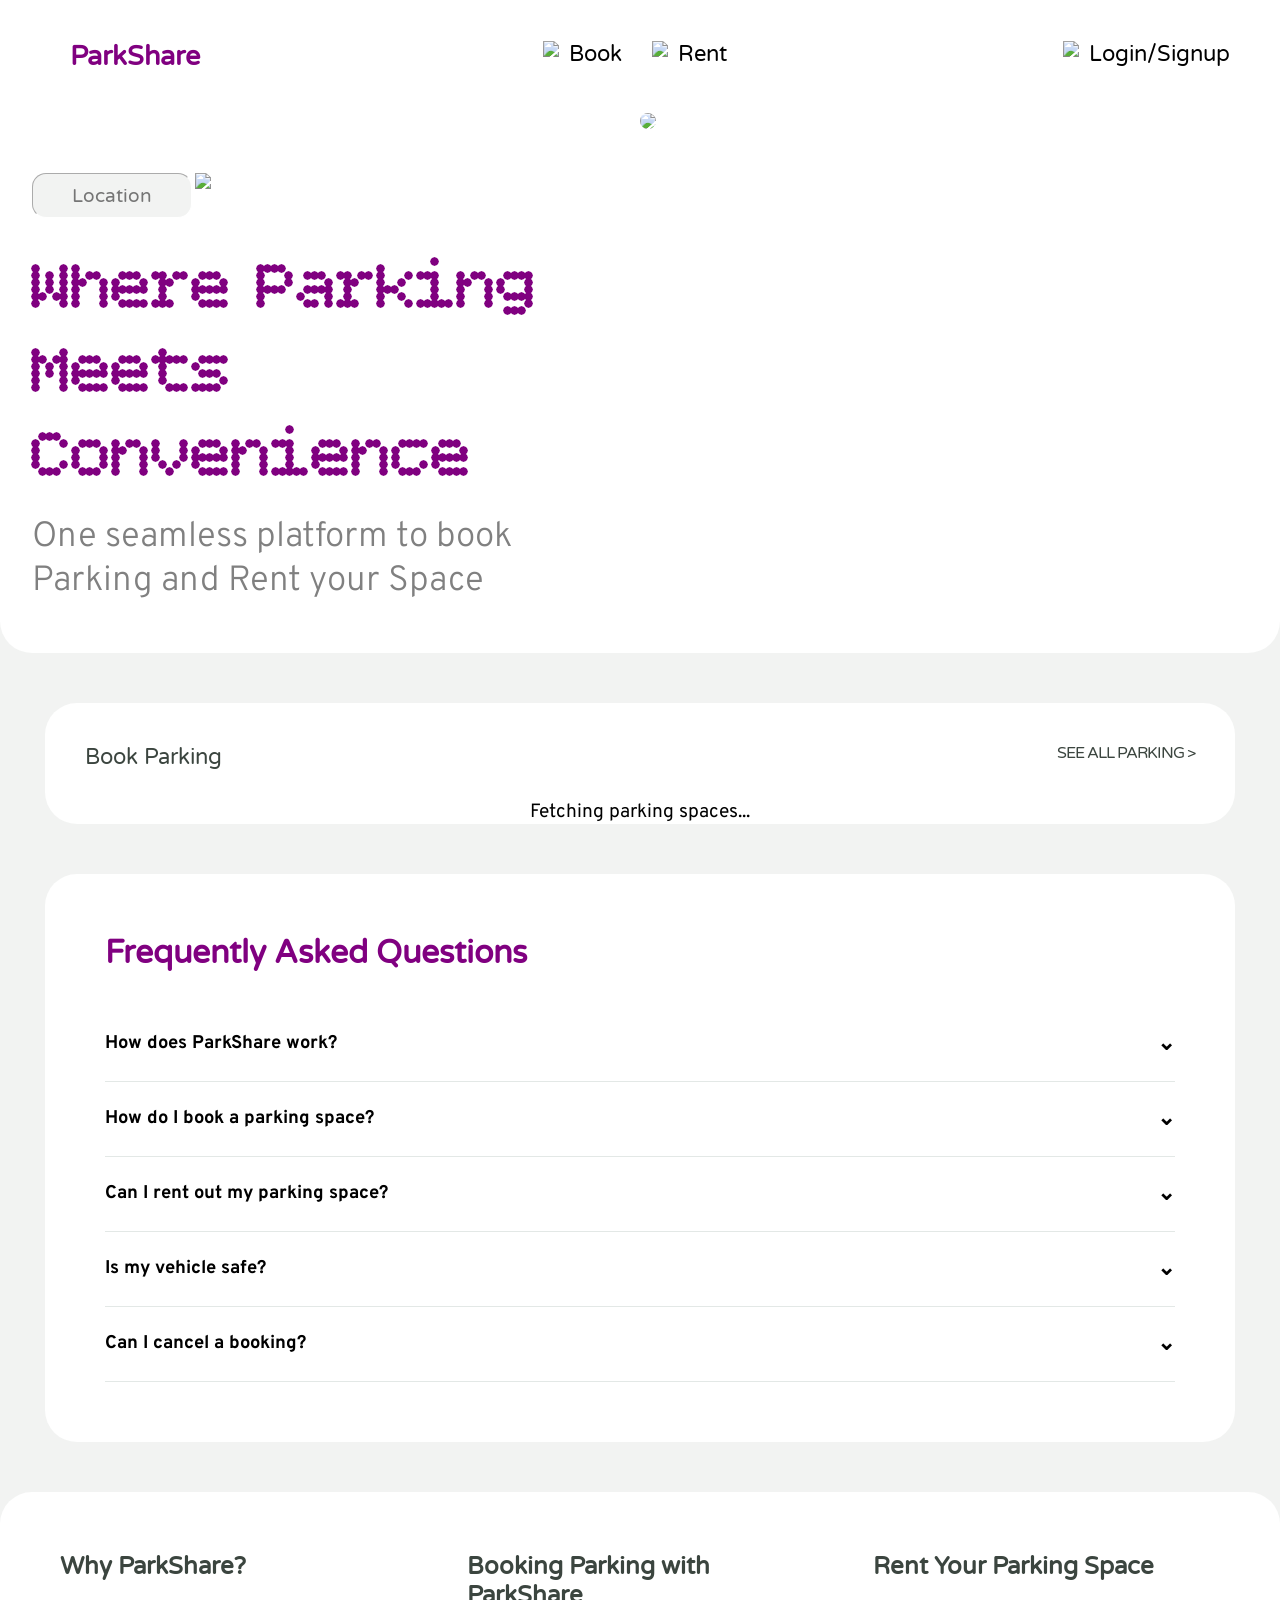
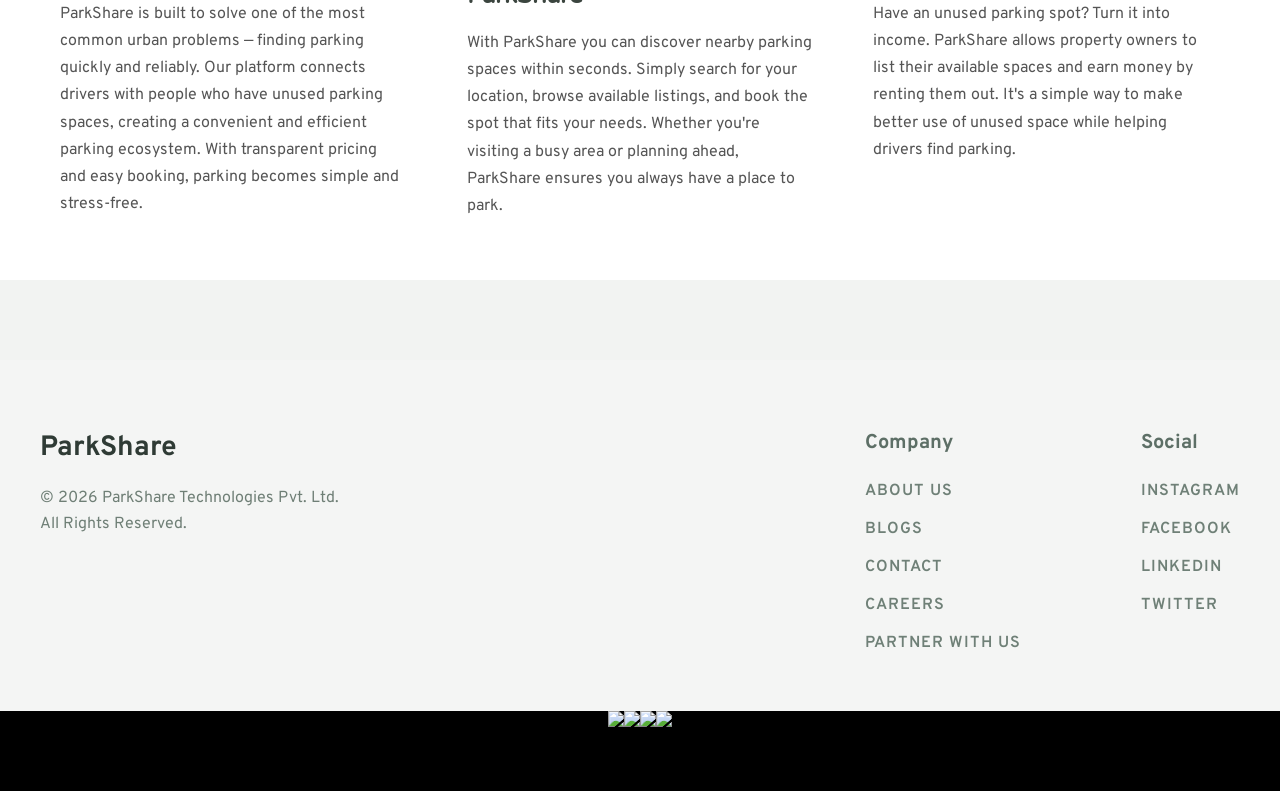
==== index.html @ a5706366 "Add files via upload" ====
<!DOCTYPE html>
<html lang="en">
<head>
<script src="https://cdn.jsdelivr.net/npm/@supabase/supabase-js@2"></script>

<link rel="preconnect" href="https://fonts.googleapis.com">
<link rel="preconnect" href="https://fonts.gstatic.com" crossorigin>
<link href="https://fonts.googleapis.com/css2?family=Arimo:ital,wght@0,400..700;1,400..700&family=Bitcount+Single:wght@100..900&family=Bungee&family=Overpass:ital,wght@0,100..900;1,100..900&family=Varela+Round&display=swap" rel="stylesheet">
    <meta charset="UTF-8">
    <meta name="viewport" content="width=device-width, initial-scale=1.0">

    <title>ParkShare</title>

    <link rel="icon" href = "logo." type = "image/x-icon">

    <link rel="stylesheet" href="style.css">


    <style>
        header { 
            text-align: center; 
            padding: 50px 0; 
            background: #ffffff; 
            border-radius: 15px; 
            box-shadow: 0 2px 4px rgba(0,0,0,0.1); 
            margin-bottom: 30px; 
        }
        h1 { 
            margin: 0; 
            color: purple; 
            font-size: 2.5rem; 
        }
        
        #listings {
            display: grid;
            grid-template-columns: repeat(auto-fill, minmax(300px, 1fr));
            gap: 25px;
            max-width: 1200px;
            margin: 0 auto;
        }

        .card { background: white; border-radius: 12px; overflow: hidden; box-shadow: 0 4px 12px rgba(0,0,0,0.08); transition: 0.3s; margin-bottom: 50px;}
        .card:hover { transform: translateY(-5px); }
        .card img { width: 100%; height: 200px; object-fit: cover; background-color: #eee; }
        .card-content { padding: 20px; }
        .tag { background: #ecfdf5; color: #059669; padding: 4px 10px; border-radius: 20px; font-size: 0.75rem; font-weight: bold; text-transform: uppercase; }
        .renter { font-size: 1.1rem; margin: 10px 0 5px 0; font-weight: 600; }
        .price { font-size: 1.4rem; color:purple; font-weight: 800; margin-top: 15px; }
        .loading { text-align: center; font-size: 1.2rem; grid-column: 1 / -1; }
    </style>


<style>

*{
    padding:0;
    margin:0;
    box-sizing:border-box;
    font-family:'Overpass',sans-serif;
}

body{
    background:#F2F3F2;
}




/* PAGE TITLE */

.list{
    max-width:1200px;
    margin:auto;
}

.listings_heading{
    font-size:2rem;
    margin:40px 0;
    color:#333;
}


/* GRID */

#listings{
    display:grid;
    grid-template-columns:repeat(3,1fr);
    gap:28px;
}


/* CARD */

.card{
    background:white;
    border-radius:18px;
    padding:18px;
    box-shadow:0 8px 25px rgba(0,0,0,0.06);
    transition:0.25s ease;

    opacity:0;
    transform:translateY(30px);
    animation:cardReveal 0.9s ease forwards;
}

@keyframes cardReveal{
    to{
        opacity:1;
        transform:translateY(0);
    }
}

.card:hover{
    transform:translateY(-6px);
    box-shadow:0 14px 35px rgba(0,0,0,0.12);
}


/* CARD HEADER */

.card-header{
    display:flex;
    align-items:center;
    gap:12px;
}

.avatar{
    width:42px;
    height:42px;
    border-radius:50%;
    object-fit:cover;
}

.vehicle{
    font-size:0.85rem;
    color:#777;
}

.renter{
    font-weight:600;
}


/* IMAGE */

.card img.space{
    width:100%;
    height:150px;
    object-fit:cover;
    border-radius:12px;
    margin-top:12px;
}


/* DETAILS */

.location{
    font-size:0.9rem;
    color:#666;
    margin-top:10px;
}

.price{
    margin-top:14px;
    font-weight:700;
    font-size:1.25rem;
    color:purple;
}

.loading{
    grid-column:1/-1;
    text-align:center;
    font-size:1.2rem;
}



.footer{
    background:#f4f5f4;
    margin-top:80px;
    padding-top:70px;
    padding-bottom: 40px;
}

.footer-container{
    max-width:1200px;
    margin:auto;
    display:flex;
    justify-content:space-between;
    align-items:flex-start;
}


/* LEFT SIDE */

.footer-logo{
    font-size:28px;
    font-weight:700;
    color:#2f3b35;
    margin-bottom:20px;
}

.copyright{
    color:#6f7f76;
    line-height:1.6;
    font-size:16px;
}


/* RIGHT SIDE */

.footer-links{
    display:flex;
    gap:120px;
}

.footer-column{
    display:flex;
    flex-direction:column;
}

.footer-column h3{
    font-size:20px;
    margin-bottom:25px;
    color:#5d6f66;
}

.footer-column a{
    text-decoration:none;
    color:#6f8077;
    font-weight:600;
    margin-bottom:18px;
    letter-spacing:1px;
    transition:0.2s;
}

.footer-column a:hover{
    color:black;
}
</style>
</head>
<body>
    <div id="search-overlay" class="search-overlay hidden">
        <div id="search-region" class="search-region">
            <input type="text" placeholder="Location" id="auto-search-input" class = "input-location-bar">
            <div id="results-list"></div>
        </div>
    </div>
    <!-- HEADING OF PARKSHARE -->
    <div class = "heading">
        <!-- <img src="logo.png" class="logo"> -->

        <div class = "logo"><a href="index.html">ParkShare</a></div>

        <div class ="booking_renting">
            <div class = "bookOption"><img src = "images/booking.png" class = "image_br"><a href="listing.html">Book</a></div>
            <div class = "rentOption"> <img src = "images/rent.png" class = "image_br"><a href="Form.html">Rent</a> </div>
        </div>

        <div class="login">
            <img src = "images/profile.png" class = "image_br" ><a href="#">Login/Signup</a>
        </div>
    </div>



    <!-- Opening Page of ParkShare -->
    <div class ="first_page">
        <!-- <div class="location"><input type="text" placeholder="Location"></div> -->

        <div class = "location" id="search-bar"> 
                <input type="text" placeholder="Location" class = "input_location">
                <img src="images/location_icon.png" class = "location_icon">

                <h1 class = "qoute">Where Parking Meets Convenience </h1>
                <p class = "working">One seamless platform to book Parking and Rent your Space </p>
        </div>
        
        <div class="cool"><img src="images/bg.png" class= "bg"></div>
    </div>










    <!-- Booking Page -->
    <div class = "booking_page">
        <div class = "book_parking" style="padding-bottom: 30px;">
            <h1 class = "book_text">Book Parking</h1>
            <a href = "listing.html">SEE ALL PARKING ></a>
        </div>

        
        <div id="listings">
            <p class="loading">Fetching parking spaces...</p>
        </div>

        <script>
            const SUPABASE_URL = 'https://wbtzkgpkcigqaecdjlbn.supabase.co';
            const SUPABASE_KEY = 'eyJhbGciOiJIUzI1NiIsInR5cCI6IkpXVCJ9.eyJpc3MiOiJzdXBhYmFzZSIsInJlZiI6IndidHprZ3BrY2lncWFlY2RqbGJuIiwicm9sZSI6ImFub24iLCJpYXQiOjE3NjY2NDk2MTgsImV4cCI6MjA4MjIyNTYxOH0.4ZZO81-Uwdvjjvd_GR-aNyqrgT15XOJhSMAzp8LsPv8';
            
            const _supabase = supabase.createClient(SUPABASE_URL, SUPABASE_KEY);

            async function loadSpaces() {
                const listDiv = document.getElementById('listings');

                const { data, error } = await _supabase.from('parking_spaces').select('*');

                if (error) {
                    console.error("Error:", error);
                    listDiv.innerHTML = `<p>Error connecting: ${error.message}</p>`;
                    return;
                }

                listDiv.innerHTML = '';

                data.slice(0, 3).forEach(item => {
                    const card = `
                        <div class="card">
                            <img src="${item.image}" alt="Parking Space">
                            <div class="card-content">
                                <p class="tag">${item.vehicle_type}</p>
                                <h3 class="renter">${item.renter_name}'s Space</h3>
                                <p class="price">₹${item.rate}
                                    <span style="font-size: 0.8rem; font-weight: normal; color: #666;">
                                        /hour
                                    </span>
                                </p>
                            </div>
                        </div>
                    `;
                    listDiv.innerHTML += card;
                });
            }

            loadSpaces();
        </script>
    </div>










<!-- FAQS SECTION  -->
<div class="faq_section">

    <h2 class="faq_title">Frequently Asked Questions</h2>

    <div class="faq_list">

        <div class="faq_item">
            <button class="faq_question">
                <span>How does ParkShare work?</span>
                <span class="faq_icon">⌄</span>
            </button>
            <div class="faq_answer">
                ParkShare connects drivers with people who have unused parking spaces. 
                Simply search for a location, choose an available space, and book it instantly.
            </div>
        </div>

        <div class="faq_item">
            <button class="faq_question">
                <span>How do I book a parking space?</span>
                <span class="faq_icon">⌄</span>
            </button>
            <div class="faq_answer">
                Enter a location, browse available spaces, select the one that fits your needs, 
                and confirm your booking through the platform.
            </div>
        </div>

        <div class="faq_item">
            <button class="faq_question">
                <span>Can I rent out my parking space?</span>
                <span class="faq_icon">⌄</span>
            </button>
            <div class="faq_answer">
                Yes. If you have unused parking space, you can list it on ParkShare 
                and earn money whenever someone books it.
            </div>
        </div>

        <div class="faq_item">
            <button class="faq_question">
                <span>Is my vehicle safe?</span>
                <span class="faq_icon">⌄</span>
            </button>
            <div class="faq_answer">
                Many parking spots are located inside residential areas or private properties, 
                making them safer than public street parking.
            </div>
        </div>

        <div class="faq_item">
            <button class="faq_question">
                <span>Can I cancel a booking?</span>
                <span class="faq_icon">⌄</span>
            </button>
            <div class="faq_answer">
                Yes, bookings can be cancelled depending on the host’s cancellation policy.
            </div>
        </div>

    </div>

</div>

<script>
const faqItems = document.querySelectorAll(".faq_item");

faqItems.forEach(item => {

    const btn = item.querySelector(".faq_question");
    const answer = item.querySelector(".faq_answer");

    btn.addEventListener("click", () => {

        faqItems.forEach(i => {
            if(i !== item){
                i.classList.remove("active");
                i.querySelector(".faq_answer").style.maxHeight = null;
            }
        });

        item.classList.toggle("active");

        if(answer.style.maxHeight){
            answer.style.maxHeight = null;
        } else {
            answer.style.maxHeight = answer.scrollHeight + "px";
        }

    });

});
</script>





<div class="about_platform">

    <div class="platform_grid">

        <div class="platform_block">
            <h2>Why ParkShare?</h2>
            <p>
                ParkShare is built to solve one of the most common urban problems — 
                finding parking quickly and reliably. Our platform connects drivers 
                with people who have unused parking spaces, creating a convenient 
                and efficient parking ecosystem. With transparent pricing and easy 
                booking, parking becomes simple and stress-free.
            </p>
        </div>

        <div class="platform_block">
            <h2>Booking Parking with ParkShare</h2>
            <p>
                With ParkShare you can discover nearby parking spaces within seconds. 
                Simply search for your location, browse available listings, and book 
                the spot that fits your needs. Whether you're visiting a busy area 
                or planning ahead, ParkShare ensures you always have a place to park.
            </p>
        </div>

        <div class="platform_block">
            <h2>Rent Your Parking Space</h2>
            <p>
                Have an unused parking spot? Turn it into income. ParkShare allows 
                property owners to list their available spaces and earn money by 
                renting them out. It's a simple way to make better use of unused 
                space while helping drivers find parking.
            </p>
        </div>

    </div>

</div>





<footer class="footer">

    <div class="footer-container">

        <div class="footer-left">

            <div class="footer-logo">
                ParkShare
            </div>

            <p class="copyright">
                © 2026 ParkShare Technologies Pvt. Ltd.<br>
                All Rights Reserved.
            </p>

        </div>


        <div class="footer-links">

            <div class="footer-column">
                <h3>Company</h3>
                <a href="#">ABOUT US</a>
                <a href="#">BLOGS</a>
                <a href="#">CONTACT</a>
                <a href="#">CAREERS</a>
                <a href="#">PARTNER WITH US</a>
            </div>

            <div class="footer-column">
                <h3>Social</h3>
                <a href="#">INSTAGRAM</a>
                <a href="#">FACEBOOK</a>
                <a href="#">LINKEDIN</a>
                <a href="#">TWITTER</a>
            </div>

        </div>

    </div>

</footer>

    




        <!-- Social Media -->
        <div class = "Socials">
            <a href = "#"><img src = "images/yt.jpg" class = "yt"></a>
            <a href = "#"><img src = "images/ig.png" class = "ig"></a>
            <a href = "#"><img src = "images/fb.jpg" class = "fb"></a>
            <a href = "#"><img src = "images/linkedin.jpg" class = "ld"></a>

        </div>
    <script type="module" src="search.js"></script>
</body>
</html>
---- style.css ----
*{
    padding: 0;
    margin: 0;
}

body{
    background-color: #F2F3F2;
}

.first_page{
    border-radius: 32px;
    background-color: white;
    padding-bottom: 50px;
    border-top-left-radius: 0;
    border-top-right-radius: 0;

    display: grid;
    grid-template-columns: 1fr 1fr;

    padding-top: 30px;
}

.booking_page{
    margin-left: 3.5%;
    margin-right: 3.5%;
    margin-top: 50px;

    border-radius: 32px;

    background-color: white;
}

.Socials{
    display : flex;
    justify-content: center;

    background-color: black;


}

.options{
    display : grid;
    grid-template-columns: 1fr 1fr 1fr;

    margin-left: 3.5%;
    margin-right: 3.5%;
    margin-top: 50px;

}

.heading{
    position: sticky;
    top : 0;
    /* width: 100%; */

    display: grid;
    grid-template-columns: 1fr 1fr 1fr;
    grid-template-rows: auto 1fr auto;


    padding-bottom: 10px;
    padding-top: 10px;
    padding-left: 20px;

    background-color: white;
}
.logo{
    justify-content: center;
    align-items: center;

    margin-top: 30px;
    margin-left: 50px;
}

.logo a{
    text-decoration: none;
    font-size: 1.7rem;
    font-weight: 900;
    color :purple;
    font-family: "Varela Round", sans-serif;

}

.booking_renting{
    display: flex;
    justify-content: center;
    text-align: center;
    margin-top: 30px ;
}

.booking_renting a{
    text-decoration: none;
    color: black;
    font-family: "Varela Round", sans-serif;
    font-weight: 100;
    font-size: 1.4rem;
    margin-right: 30px;
    margin-top: 30px;
    vertical-align: top;

    transition: all 0.3s;
}


.image_br{
    margin-top: 1px;
    height: 1.5rem;
    vertical-align: top;
    margin-right: 10px;
    align-items: center;

    transition: all 0.3s;
}

.bookOption:hover a{
    font-size: 1.8rem;
}

.bookOption:hover .image_br{
    height: 2rem;
}

.rentOption:hover a{
    font-size: 1.8rem;
}

.rentOption:hover .image_br{
    height: 2rem;
}


.login{
    text-align: right;
    margin-top: 30px ;
}

.login a{
    text-decoration: none;
    color: black;
    font-family: "Varela Round", sans-serif;
    font-weight: 100;
    font-size: 1.4rem;
    margin-right: 30px;
    margin-top: 30px;
    vertical-align: top;
    margin-right: 50px;
}

.cool{
    align-items: center;
}

.bg{
    display: inline;
    width: 100%;
    
    border-radius: 40px;
}


.input_location{
    background-color: #F2F3F2;
    border-radius: 14px;
    border-width: 1px;
    border-color: white;
    width: 10rem;
    height: 2.8rem;
    text-align: center;

    font-family: "Varela Round", sans-serif;
    font-weight: 300;
    font-size: 1.2rem;

    margin-left: 5%;
    margin-top: 50px;
}

.qoute{
    margin-left: 5%;
    margin-top: 30px;

    font-family: "Bitcount Single", system-ui;
    font-weight: 500;
    font-style: normal;

    letter-spacing: -2px;
    word-spacing: -15px;

    font-size: 70px;
}

.working{
    margin-left: 5%;
    margin-top: 15px;

    color : gray;

    font-family: "Overpass", sans-serif;
    font-optical-sizing: auto;
    font-weight: 300;
    font-style: normal;

    font-size: 35px;
}

.location_icon{
    display: inline;
    width: 50px;
    height: auto;
    vertical-align: top;
    margin-top: 50px;

    transition: all 0.3s;
}

.location_icon:hover{
    margin-top: 40px;
    width: 60px;
}

.book_parking{
    display: grid;
    grid-template-columns: 1fr 1fr;
}

.book_text{
    text-align: left;

    color: #3B453F;
    font-family: "Varela Round", sans-serif;
    font-weight: 100;
    font-size: 1.4rem;

    margin-top: 40px;
    margin-left: 40px;

    vertical-align: top;
}

.book_parking a{
    margin-top: 40px;
    margin-right: 40px;

    text-decoration: none;

    text-align: right;

    color: #3B453F;
    font-family: "Varela Round", sans-serif;
    font-weight: 100;
    font-size: 1rem;
    letter-spacing: -1px;
}



.parking{
    border: 1px solid #E3E8E6;
    
    border-radius: 10px;

    margin-right: 20px;
    margin-bottom: 50px;

    padding-bottom: 30px;

    transition: all 0.1s;
}

.parking:hover{
    padding-right: 5px;
    margin-right: 15px;

    padding-top: 5px;

    padding-bottom: 5px;
    margin-bottom: 45px;

    padding-left: 5px;
}

.thumbnail{
    margin-left: 2.5%;
    margin-top: 10px;

    width: 95%;
    height: 200px;
}

.thumbnail img{
    width: 95%;
    height: 200px;
    border-radius: 10px;
}

.title{
    margin-top: 20px;
    margin-left: 2.5%;
    margin-right: 2.5%;


    font-family: "Arimo", sans-serif;
    font-optical-sizing: auto;
    font-weight: 700;
    font-style: normal;


}

.title_link{
    margin-top: 20px;
    margin-left: 2.5%;
    margin-right: 2.5%;
}

.title_link a{
    text-decoration: none;

    font-family: "Arimo", sans-serif;
    font-optical-sizing: auto;
    font-weight: 700;
    font-style: normal;

    color: black;
    width: 90%;
}

.owner_profile{
    margin-top: 20px;
    margin-left: 2.5%;

}

.owner_profile a{
    text-decoration: none;

    font-family: "Arimo", sans-serif;
    font-optical-sizing: auto;
    font-weight: 400;
    font-style: normal;

    color: black;
    width: 90%;
}

.yt{
    width: auto;
    height:80px;
    vertical-align: top;
    float : right;

    transition: all 0.3s;
}

.ig{
    width: auto;
    height:80px;
    vertical-align: top;
    float : middle;

    transition: all 0.3s;

}

.fb{
    width: auto;
    height:60px;
    vertical-align: top;
    float : middle;

    transition: all 0.3s;

}

.ld{
    width: auto;
    height:80px;
    vertical-align: top;
    float : left;

    transition: all 0.3s;
}

.yt:hover{
    height: 90px;
}

.ig:hover{
    height: 90px;
}

.fb:hover{
    height: 70px;
}

.ld:hover{
    height: 90px;
}









.hidden{
    display: none !important;
}

.activate{
    animation: scale-up 0.7s cubic-bezier(0.215, 0.610, 0.355, 1);
}

.deactivate{
    animation: close 0.7s cubic-bezier(0.215, 0.610, 0.355, 1);
}

@keyframes scale-up{
    0%{
        transform: scale(0%, 0%);
    }
    100%{
        transform: scale(100%, 100%);
    }
}

@keyframes close{
    0%{
        transform: scale(100%, 100%);
    }
    100%{
        transform: scale(0%, 0%);
    }
}

.search-overlay{
    /* background-color: rgba(0, 0, 0, 0.5); */
    height: 100vh;
    width: 100vw;
    position: fixed;
    display: flex;
    justify-content: center;
    align-items: center;
}

.search-region{
/* 
    backdrop-filter: blur(8px);
    background-color: rgba(0, 0, 0, 0.5); */
    border-radius: 15px;
    width: 60%;
    height: 70%;
    /* background-color: white; */
}

.input-location-bar{
    backdrop-filter: blur(12px);
    background-color: rgba(0, 0, 0, 0.5);

    padding-left: 20px; /* Space for the icon */
    background-image: url('images/search.png');
    background-repeat: no-repeat;
    background-size: 25px;
    background-position: 10px center;
    
    color :white;
    text-align: left;
    /* background-color: #F2F3F2; */

    border-radius: 20px;
    border-width: 2px;
    border-color: white;


    width: 48.5rem;
    height: 3rem;

    font-family: "Varela Round", sans-serif;
    font-weight: 300;
    font-size: 25px;

    margin-left: 7%;
    margin-top: 85px;

    text-indent: 30px;
}

.input-location-bar::placeholder{
    padding-top: 25px;
    vertical-align: bottom;
    color: white;

    font-size: 25px;
}

#results-list {
    background-color: rgba(0, 0, 0, 0.5);
    backdrop-filter: blur(12px);
    color: white;
    border-radius: 10px 10px 8px 8px; 

    margin-left: 7%;
    max-height: 300px;
    overflow-y: auto;
    
    width: 50rem;
}

.autocomplete-item {
    padding: 12px 15px;
    border-bottom: 1px solid #eee;
    cursor: pointer;
    font-size: 16px;
    color: white;
}

.autocomplete-item:hover {
    background-color: rgba(0, 0, 0, 0.641);
}








.faq_section{
    margin-left: 3.5%;
    margin-right: 3.5%;
    margin-top: 50px;
    background-color: white;
    border-radius: 32px;
    padding: 60px;
}

.faq_title{
    font-family: "Varela Round", sans-serif;
    font-size: 2rem;
    color: purple;
    margin-bottom: 35px;
}

.faq_item{
    border-bottom: 1px solid #E3E8E6;
}

.faq_question{
    width: 100%;
    padding: 22px 0;
    border: none;
    background: none;

    display: flex;
    justify-content: space-between;
    align-items: center;

    font-family: "Arimo", sans-serif;
    font-size: 1.15rem;
    font-weight: 700;

    cursor: pointer;
    transition: 0.25s;
}

.faq_question:hover{
    color: purple;
}

.faq_icon{
    font-size: 1.4rem;
    transition: transform 0.3s ease;
}

.faq_answer{
    max-height: 0;
    overflow: hidden;
    transition: max-height 0.35s ease;

    font-family: "Arimo", sans-serif;
    color: #555;
    line-height: 1.6;
}

.faq_answer p{
    padding-bottom: 20px;
}

.faq_item.active .faq_icon{
    transform: rotate(180deg);
}









.about_platform{

    margin-top: 50px;

    background-color: white;
    border-radius: 32px 32px 0 0;
    padding: 60px;
}

.platform_grid{

    display: grid;
    grid-template-columns: 1fr 1fr 1fr;

    gap: 60px;
}

.platform_block h2{

    font-family: "Varela Round", sans-serif;
    font-size: 1.5rem;

    margin-bottom: 20px;

    color: #3B453F;
}

.platform_block p{

    font-family: "Overpass", sans-serif;

    font-size: 1rem;

    color: #555;

    line-height: 1.7;
}
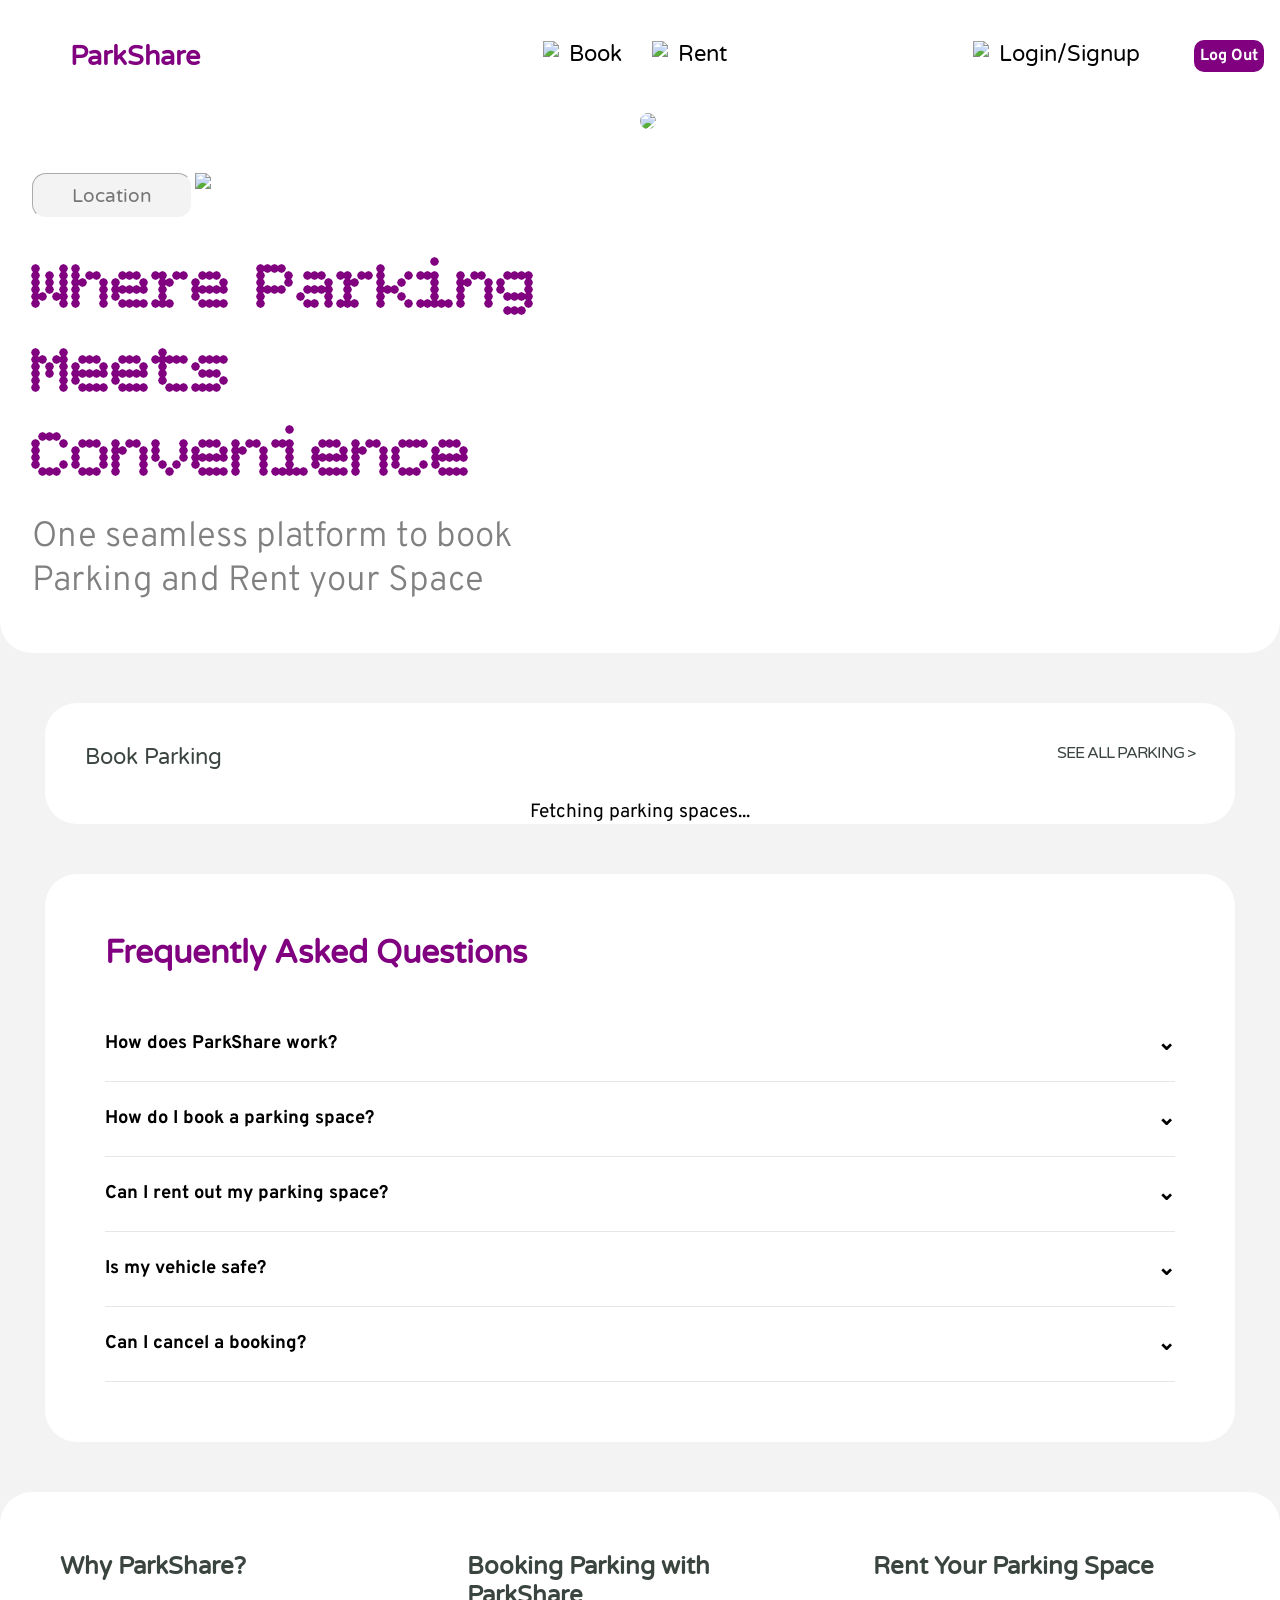
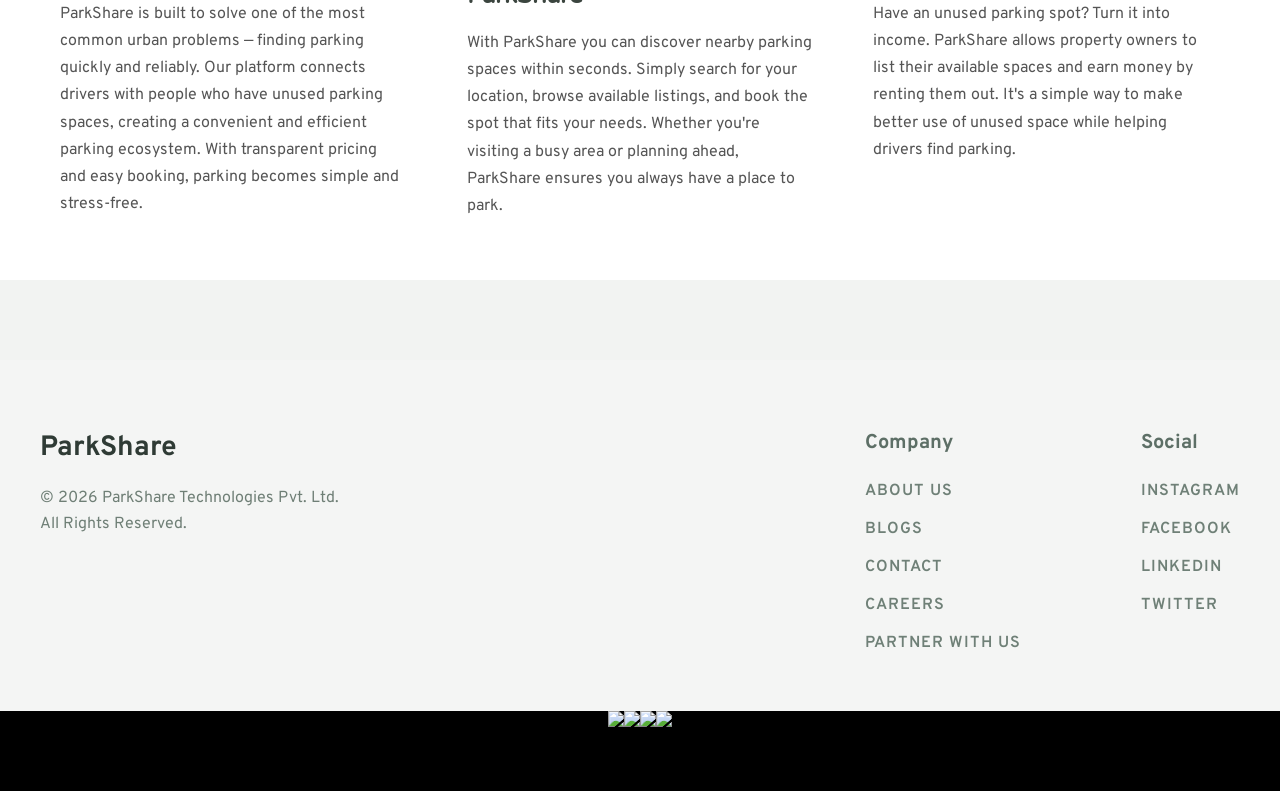
==== commit 7bf63aa3: "Adds Session Management Uses Supabase auth to manage and check when and if a user is logged in" ====
--- a/index.html
+++ b/index.html
@@ -237,6 +237,19 @@
 .footer-column a:hover{
     color:black;
 }
+
+.logout-btn{
+    background: purple;
+    color: white;
+    border: none;
+    padding: 6px;
+    border-radius: 10px;
+    font-size: 1rem;
+    font-weight: 700;
+    cursor: pointer;
+    transition: 0.3s;
+    margin-right: 1rem;
+}
 </style>
 </head>
 <body>
@@ -258,7 +271,8 @@
         </div>
 
         <div class="login">
-            <img src = "images/profile.png" class = "image_br" ><a href="#">Login/Signup</a>
+            <img src = "images/profile.png" class = "image_br" ><a href="login.html" id="login-link">Login/Signup</a>
+            <input type="button" value="Log Out" class="logout-btn" id="logout-btn">
         </div>
     </div>
 
@@ -535,12 +549,6 @@
     </div>
 
 </footer>
-
-    
-
-
-
-
         <!-- Social Media -->
         <div class = "Socials">
             <a href = "#"><img src = "images/yt.jpg" class = "yt"></a>
@@ -548,7 +556,8 @@
             <a href = "#"><img src = "images/fb.jpg" class = "fb"></a>
             <a href = "#"><img src = "images/linkedin.jpg" class = "ld"></a>
 
-        </div>
+        </div>  
     <script type="module" src="search.js"></script>
+    <script type="module" src="auth.js"></script>
 </body>
 </html>
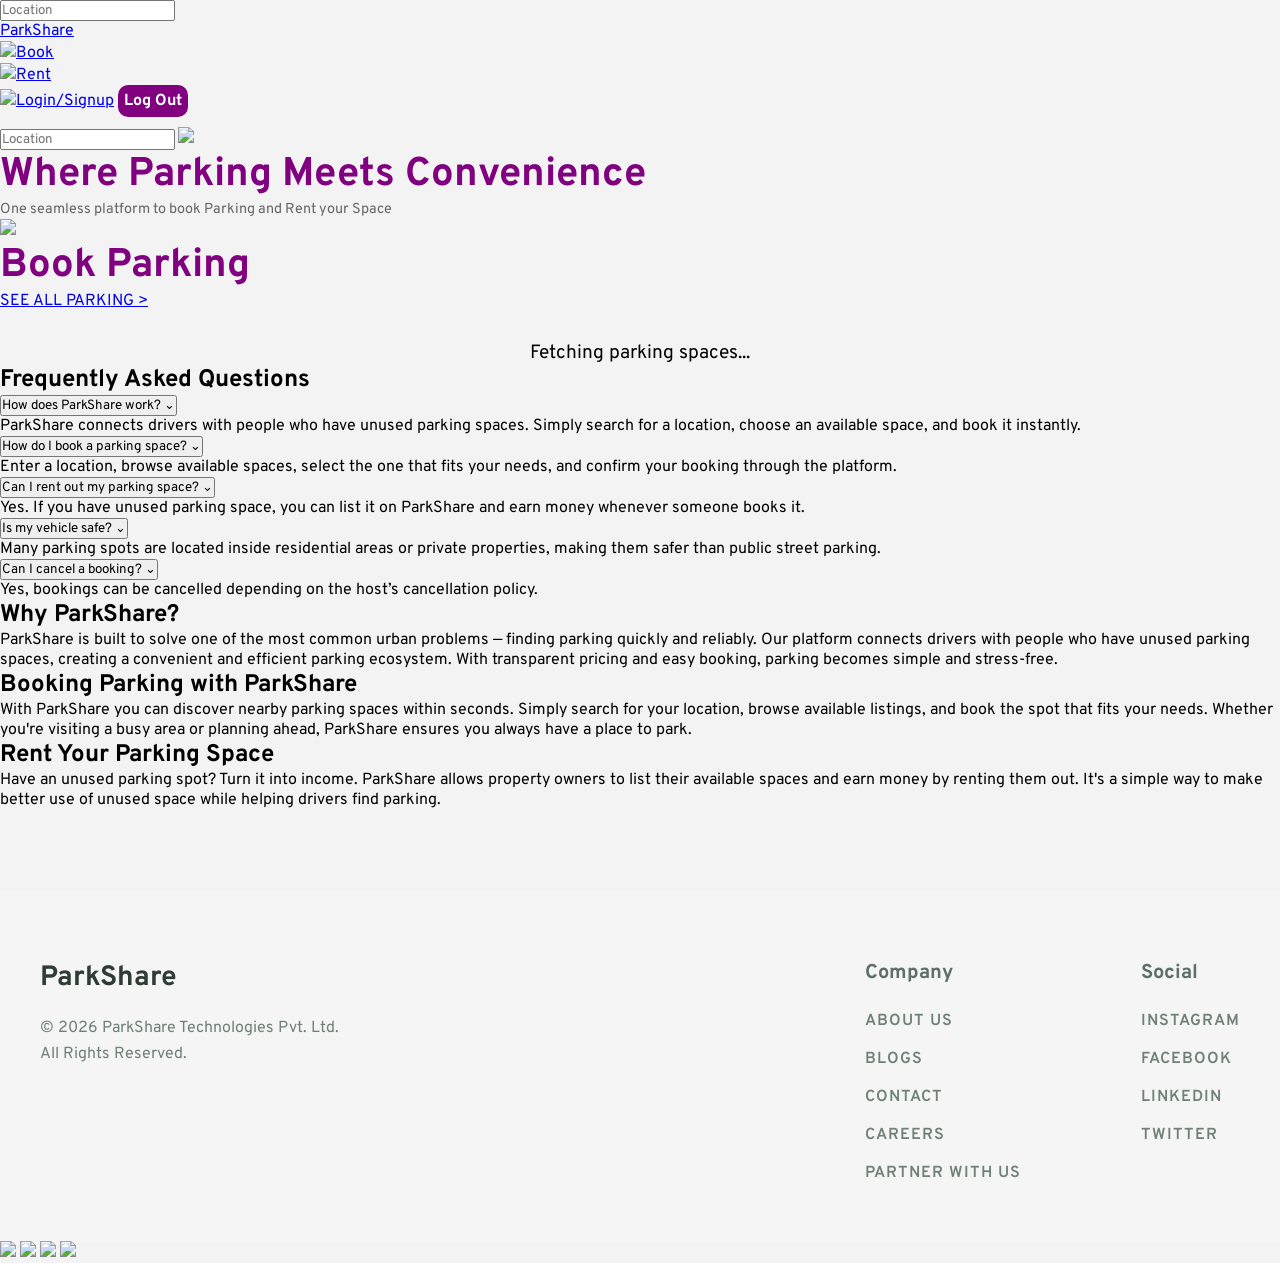
==== commit 2bd85a40: "Update index.html Added the linking to booking page" ====
--- a/index.html
+++ b/index.html
@@ -250,6 +250,10 @@
     transition: 0.3s;
     margin-right: 1rem;
 }
+
+.input-location-bar{
+    z-index: 2000;
+}
 </style>
 </head>
 <body>
@@ -336,7 +340,9 @@
                 data.slice(0, 3).forEach(item => {
                     const card = `
                         <div class="card">
-                            <img src="${item.image}" alt="Parking Space">
+                           <a href="booking/BOOKING.html">
+                               <img src="${item.image}" alt="Parking Space" class="space">
+                            </a>
                             <div class="card-content">
                                 <p class="tag">${item.vehicle_type}</p>
                                 <h3 class="renter">${item.renter_name}'s Space</h3>
@@ -559,5 +565,22 @@
         </div>  
     <script type="module" src="search.js"></script>
     <script type="module" src="auth.js"></script>
+    <script>
+        async function updateLoginUI() {
+  const { data: { user } } = await _supabase.auth.getUser();
+
+  const loginLink = document.getElementById("login-link");
+
+  if (user) {
+    loginLink.innerText = user.email; // or name later
+    loginLink.href = "userdashboard.html"; // 🔥 THIS LINE
+  } else {
+    loginLink.innerText = "Login/Signup";
+    loginLink.href = "login.html";
+  }
+}
+
+updateLoginUI();//
+    </script>
 </body>
-</html>+</html>
